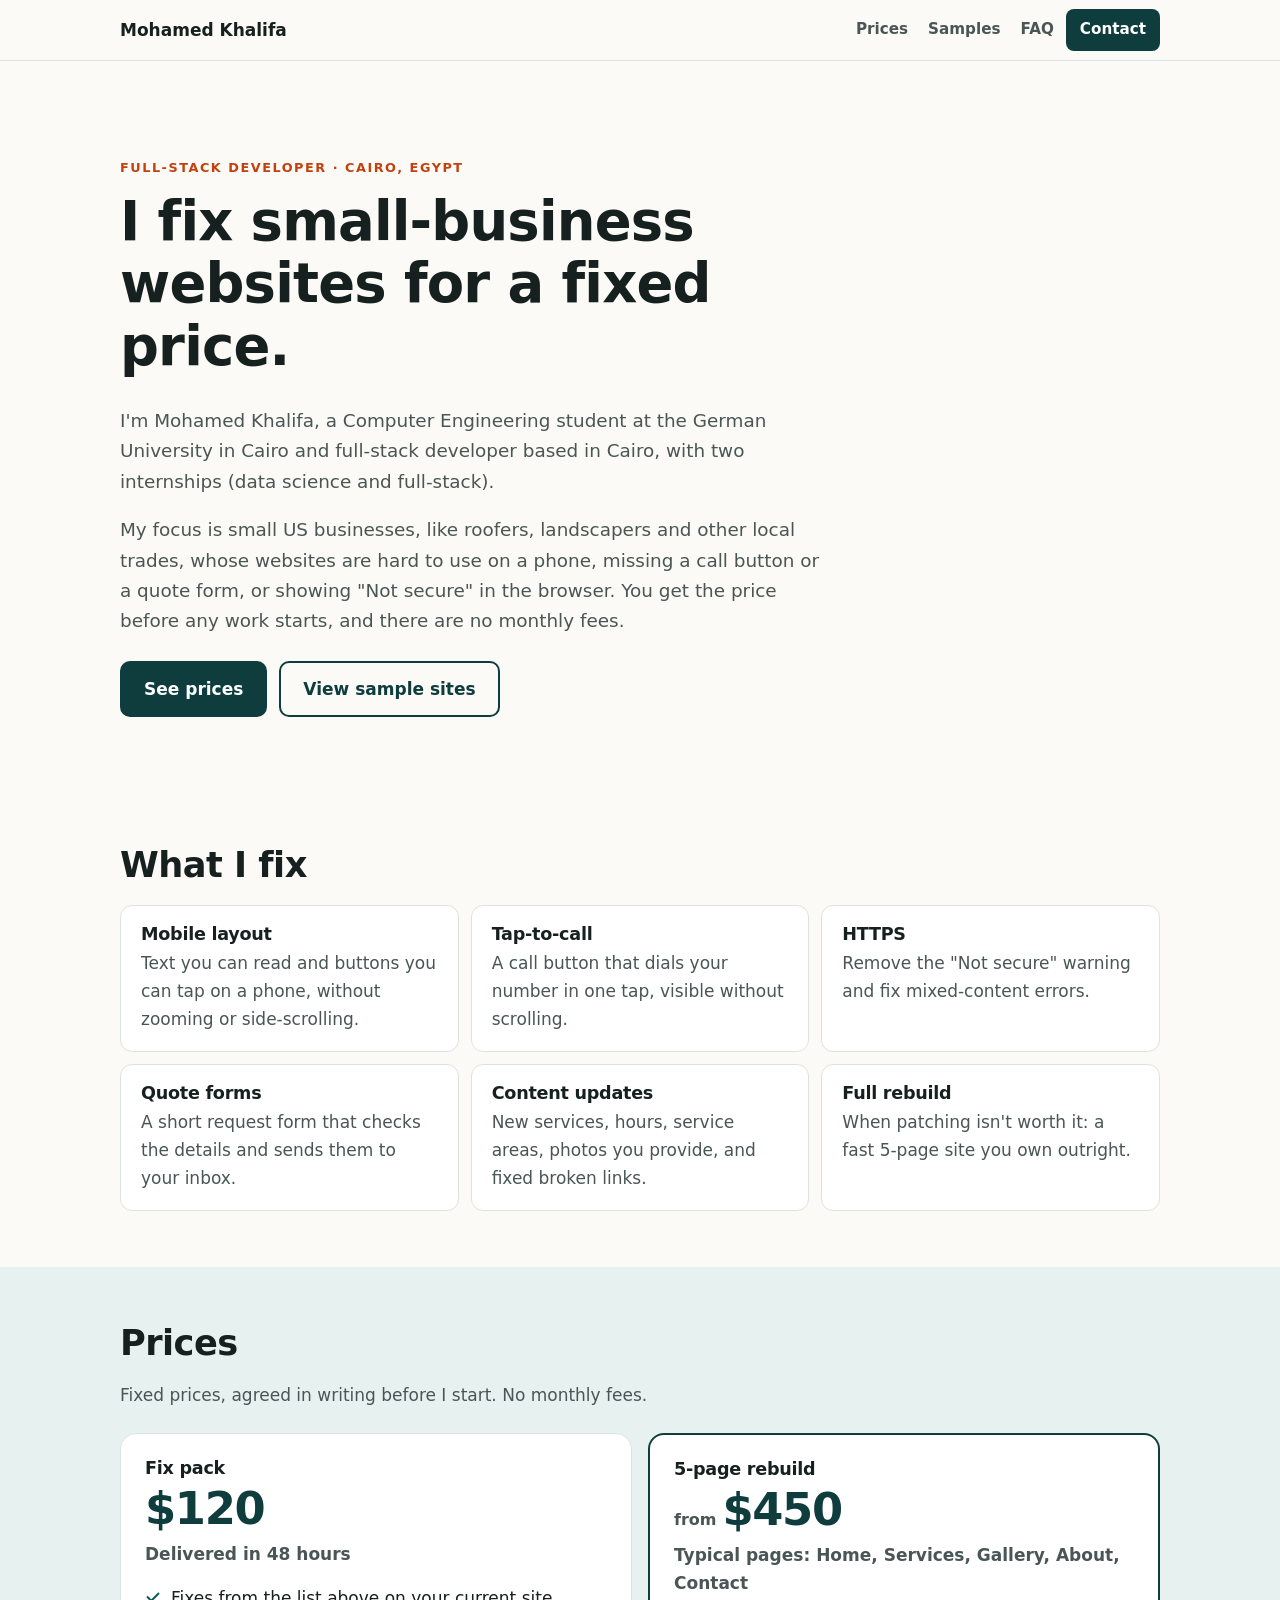
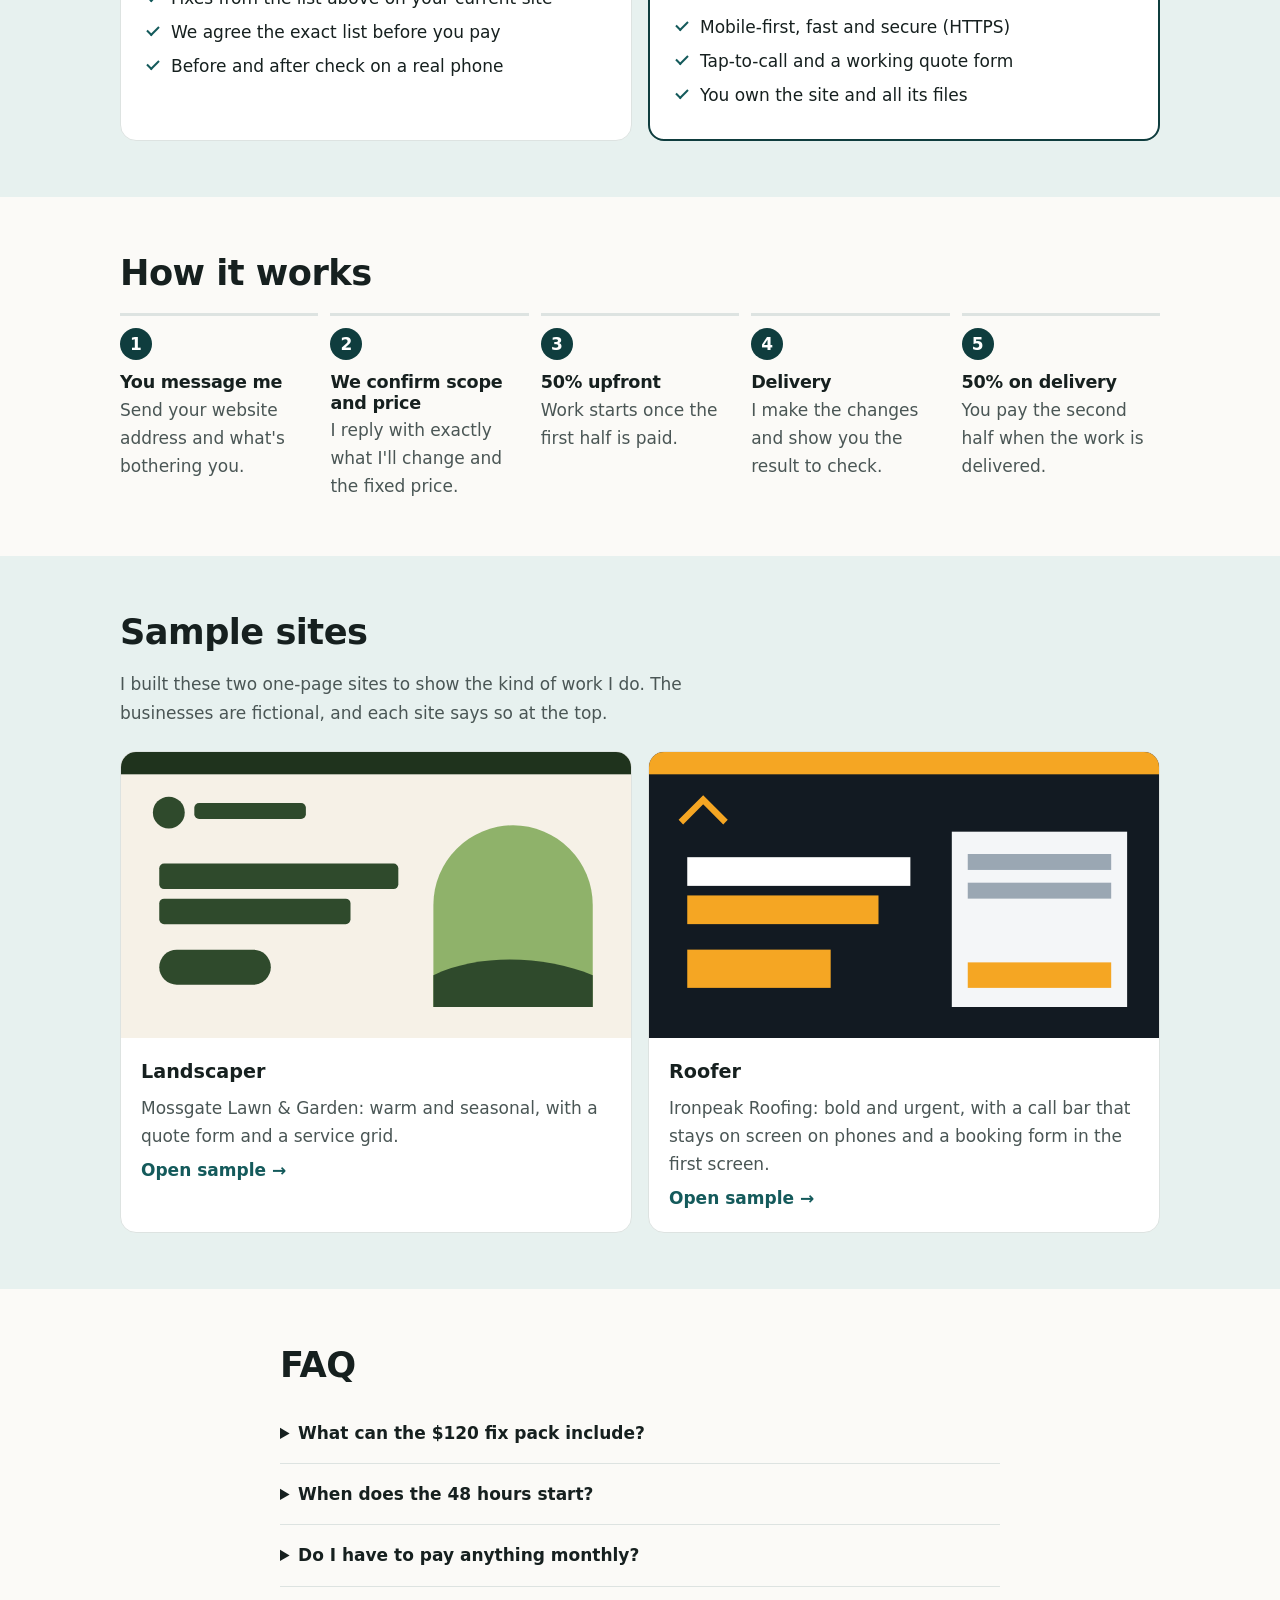
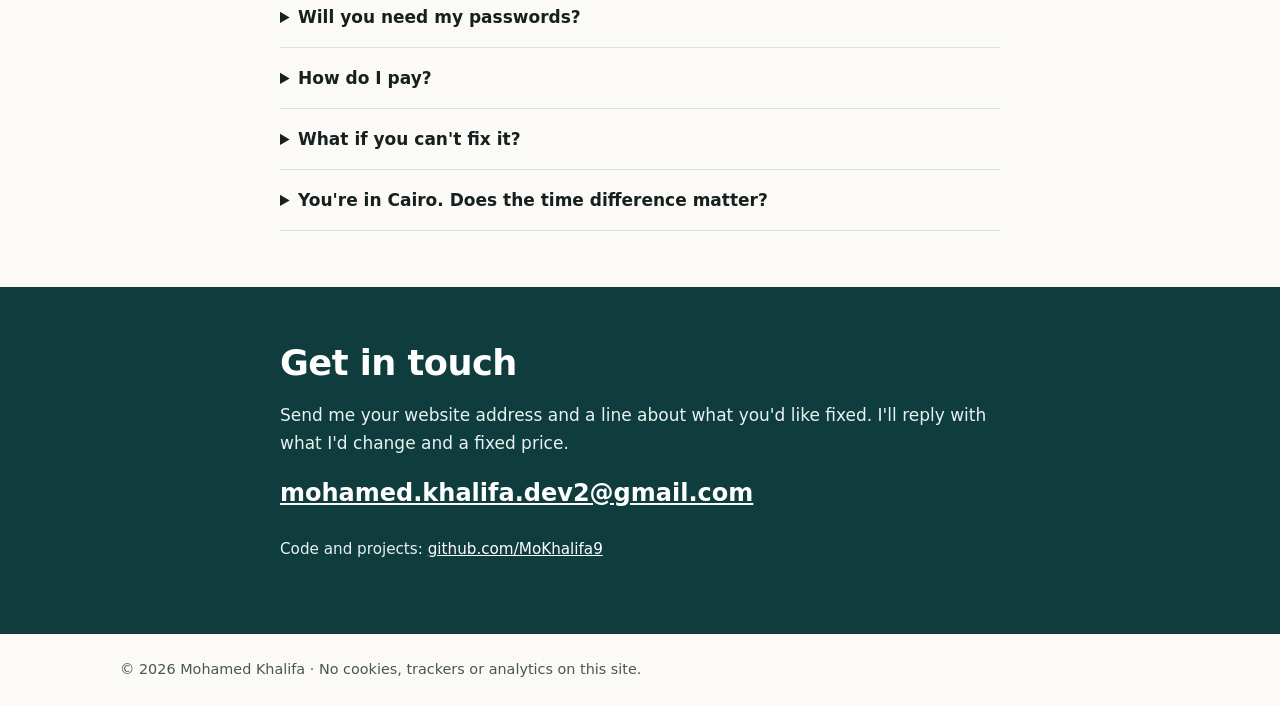
==== index.html @ aff5151b "Add portfolio site and sample sites" ====
<!doctype html>
<html lang="en">
<head>
  <meta charset="utf-8">
  <meta name="viewport" content="width=device-width, initial-scale=1">
  <title>Mohamed Khalifa | Fixed-price website fixes for small businesses</title>
  <meta name="description" content="Mohamed Khalifa, a full-stack developer in Cairo, fixes small-business websites for a fixed price: a $120 fix pack delivered in 48 hours, or a full 5-page rebuild from $450. No monthly fees.">
  <meta name="theme-color" content="#0f3d3e">
  <link rel="icon" href="data:image/svg+xml,%3Csvg xmlns='http://www.w3.org/2000/svg' viewBox='0 0 32 32'%3E%3Crect width='32' height='32' rx='8' fill='%230f3d3e'/%3E%3Ctext x='16' y='22' font-family='Arial' font-weight='700' font-size='15' text-anchor='middle' fill='%23fff'%3EMK%3C/text%3E%3C/svg%3E">
  <link rel="stylesheet" href="assets/site.css">
</head>
<body>
  <a class="skip" href="#main">Skip to content</a>

  <header class="top">
    <div class="wrap top-row">
      <a class="name" href="#main">Mohamed Khalifa</a>
      <nav aria-label="Main">
        <ul>
          <li><a href="#prices">Prices</a></li>
          <li><a href="#samples">Samples</a></li>
          <li><a href="#faq">FAQ</a></li>
          <li><a class="nav-cta" href="#contact">Contact</a></li>
        </ul>
      </nav>
    </div>
  </header>

  <main id="main">
    <section class="intro">
      <div class="wrap">
        <p class="eyebrow">Full-stack developer · Cairo, Egypt</p>
        <h1>I fix small-business websites for a fixed price.</h1>
        <p class="lede">I'm Mohamed Khalifa, a Computer Engineering student at the German University in Cairo and full-stack developer based in Cairo, with two internships (data science and full-stack).</p>
        <p class="lede">My focus is small US businesses, like roofers, landscapers and other local trades, whose websites are hard to use on a phone, missing a call button or a quote form, or showing "Not secure" in the browser. You get the price before any work starts, and there are no monthly fees.</p>
        <div class="actions">
          <a class="btn btn-solid" href="#prices">See prices</a>
          <a class="btn btn-line" href="#samples">View sample sites</a>
        </div>
      </div>
    </section>

    <section class="block" aria-labelledby="what-title">
      <div class="wrap">
        <h2 id="what-title">What I fix</h2>
        <ul class="fix-grid">
          <li><h3>Mobile layout</h3><p>Text you can read and buttons you can tap on a phone, without zooming or side-scrolling.</p></li>
          <li><h3>Tap-to-call</h3><p>A call button that dials your number in one tap, visible without scrolling.</p></li>
          <li><h3>HTTPS</h3><p>Remove the "Not secure" warning and fix mixed-content errors.</p></li>
          <li><h3>Quote forms</h3><p>A short request form that checks the details and sends them to your inbox.</p></li>
          <li><h3>Content updates</h3><p>New services, hours, service areas, photos you provide, and fixed broken links.</p></li>
          <li><h3>Full rebuild</h3><p>When patching isn't worth it: a fast 5-page site you own outright.</p></li>
        </ul>
      </div>
    </section>

    <section class="block block-tint" id="prices" aria-labelledby="prices-title">
      <div class="wrap">
        <h2 id="prices-title">Prices</h2>
        <p class="sub">Fixed prices, agreed in writing before I start. No monthly fees.</p>
        <div class="price-grid">
          <article class="price">
            <h3>Fix pack</h3>
            <p class="amount"><span>$120</span></p>
            <p class="when">Delivered in 48 hours</p>
            <ul class="ticks">
              <li>Fixes from the list above on your current site</li>
              <li>We agree the exact list before you pay</li>
              <li>Before and after check on a real phone</li>
            </ul>
          </article>
          <article class="price price-feature">
            <h3>5-page rebuild</h3>
            <p class="amount"><small>from</small> <span>$450</span></p>
            <p class="when">Typical pages: Home, Services, Gallery, About, Contact</p>
            <ul class="ticks">
              <li>Mobile-first, fast and secure (HTTPS)</li>
              <li>Tap-to-call and a working quote form</li>
              <li>You own the site and all its files</li>
            </ul>
          </article>
        </div>
      </div>
    </section>

    <section class="block" aria-labelledby="process-title">
      <div class="wrap">
        <h2 id="process-title">How it works</h2>
        <ol class="steps">
          <li><h3>You message me</h3><p>Send your website address and what's bothering you.</p></li>
          <li><h3>We confirm scope and price</h3><p>I reply with exactly what I'll change and the fixed price.</p></li>
          <li><h3>50% upfront</h3><p>Work starts once the first half is paid.</p></li>
          <li><h3>Delivery</h3><p>I make the changes and show you the result to check.</p></li>
          <li><h3>50% on delivery</h3><p>You pay the second half when the work is delivered.</p></li>
        </ol>
      </div>
    </section>

    <section class="block block-tint" id="samples" aria-labelledby="samples-title">
      <div class="wrap">
        <h2 id="samples-title">Sample sites</h2>
        <p class="sub">I built these two one-page sites to show the kind of work I do. The businesses are fictional, and each site says so at the top.</p>
        <ul class="sample-grid">
          <li>
            <a class="sample" href="samples/landscaper/">
              <span class="thumb thumb-land" aria-hidden="true">
                <svg viewBox="0 0 320 180"><rect width="320" height="180" fill="#f6f1e7"/><rect width="320" height="14" fill="#1f331d"/><circle cx="30" cy="38" r="10" fill="#2f4a2c"/><rect x="46" y="32" width="70" height="10" rx="3" fill="#2f4a2c"/><rect x="24" y="70" width="150" height="16" rx="3" fill="#2f4a2c"/><rect x="24" y="92" width="120" height="16" rx="3" fill="#2f4a2c"/><rect x="24" y="124" width="70" height="22" rx="11" fill="#2f4a2c"/><path d="M196 160V96a50 50 0 0 1 100 0v64z" fill="#8fb26a"/><path d="M196 140c30-14 70-12 100 0v20H196z" fill="#2f4a2c"/></svg>
              </span>
              <span class="sample-body">
                <strong>Landscaper</strong>
                <span>Mossgate Lawn &amp; Garden: warm and seasonal, with a quote form and a service grid.</span>
                <span class="go">Open sample →</span>
              </span>
            </a>
          </li>
          <li>
            <a class="sample" href="samples/roofer/">
              <span class="thumb thumb-roof" aria-hidden="true">
                <svg viewBox="0 0 320 180"><rect width="320" height="180" fill="#121a22"/><rect width="320" height="14" fill="#f5a623"/><path d="M20 44 34 30l14 14" fill="none" stroke="#f5a623" stroke-width="4"/><rect x="24" y="66" width="140" height="18" fill="#fff"/><rect x="24" y="90" width="120" height="18" fill="#f5a623"/><rect x="24" y="124" width="90" height="24" fill="#f5a623"/><rect x="190" y="50" width="110" height="110" fill="#f4f6f8"/><rect x="200" y="64" width="90" height="10" fill="#9aa7b3"/><rect x="200" y="82" width="90" height="10" fill="#9aa7b3"/><rect x="200" y="132" width="90" height="16" fill="#f5a623"/></svg>
              </span>
              <span class="sample-body">
                <strong>Roofer</strong>
                <span>Ironpeak Roofing: bold and urgent, with a call bar that stays on screen on phones and a booking form in the first screen.</span>
                <span class="go">Open sample →</span>
              </span>
            </a>
          </li>
        </ul>
      </div>
    </section>

    <section class="block" id="faq" aria-labelledby="faq-title">
      <div class="wrap narrow">
        <h2 id="faq-title">FAQ</h2>
        <details>
          <summary>What can the $120 fix pack include?</summary>
          <p>Fixes from the list above, such as mobile layout, tap-to-call, HTTPS, a quote form and content updates. I look at your site first and tell you which ones it needs. If the list is too long for one pack, I'll say so and quote it before you pay anything.</p>
        </details>
        <details>
          <summary>When does the 48 hours start?</summary>
          <p>When we've agreed the scope in writing, the first 50% is paid, and I have the access I need to your site.</p>
        </details>
        <details>
          <summary>Do I have to pay anything monthly?</summary>
          <p>Not to me. If your site needs hosting or a domain name, you pay those companies directly, and the accounts stay in your name.</p>
        </details>
        <details>
          <summary>Will you need my passwords?</summary>
          <p>Only the access the job needs. Where your website platform allows it, the safest way is to add me as a separate user, then remove me when we're done.</p>
        </details>
        <details>
          <summary>How do I pay?</summary>
          <p>By bank transfer in US dollars, or in USDC if you prefer. You pay 50% upfront and 50% on delivery, and I can send you an invoice for each payment.</p>
        </details>
        <details>
          <summary>What if you can't fix it?</summary>
          <p>If I can't deliver the fix we agreed on, I refund your deposit in full.</p>
        </details>
        <details>
          <summary>You're in Cairo. Does the time difference matter?</summary>
          <p>Cairo is several hours ahead of the US, so work often happens while you're asleep. We'll agree everything by email, so you have it in writing.</p>
        </details>
      </div>
    </section>

    <section class="block contact" id="contact" aria-labelledby="contact-title">
      <div class="wrap narrow">
        <h2 id="contact-title">Get in touch</h2>
        <p>Send me your website address and a line about what you'd like fixed. I'll reply with what I'd change and a fixed price.</p>
        <!-- CONTACT EMAIL: this is the only place the address appears on the site. -->
        <p class="email"><a href="mailto:mohamed.khalifa.dev2@gmail.com?subject=Website%20fix">mohamed.khalifa.dev2@gmail.com</a></p>
        <p class="small">Code and projects: <a href="https://github.com/MoKhalifa9">github.com/MoKhalifa9</a></p>
      </div>
    </section>
  </main>

  <footer class="foot">
    <div class="wrap">
      <p>&copy; <span id="year">2026</span> Mohamed Khalifa · No cookies, trackers or analytics on this site.</p>
    </div>
  </footer>

  <script>document.getElementById("year").textContent = new Date().getFullYear();</script>
</body>
</html>
---- assets/site.css ----
:root {
  --teal: #0f3d3e;
  --teal-2: #145a5b;
  --mint: #e7f1ef;
  --bg: #fbfaf7;
  --ink: #16201f;
  --muted: #4a5655;
  --line: #dde3e1;
  --accent: #c2410c;
  --sans: system-ui, -apple-system, "Segoe UI", Roboto, "Helvetica Neue", Arial, sans-serif;
}

*, *::before, *::after { box-sizing: border-box; }
html { scroll-behavior: smooth; scroll-padding-top: 72px; -webkit-text-size-adjust: 100%; }
@media (prefers-reduced-motion: reduce) { html { scroll-behavior: auto; } }
body { margin: 0; background: var(--bg); color: var(--ink); font: 1.0625rem/1.65 var(--sans); }
svg { display: block; max-width: 100%; }
a { color: var(--teal-2); }
h1, h2, h3 { line-height: 1.15; margin: 0 0 .5em; letter-spacing: -.015em; }
h1 { font-size: clamp(2.1rem, 7vw, 3.4rem); max-width: 18ch; }
h2 { font-size: clamp(1.6rem, 4.5vw, 2.2rem); }
h3 { font-size: 1.1rem; }
p { margin: 0 0 1em; }
ul, ol { margin: 0; padding: 0; list-style: none; }

.wrap { width: min(1040px, 100% - 32px); margin-inline: auto; }
.narrow { width: min(720px, 100% - 32px); }
.skip { position: absolute; left: -9999px; }
.skip:focus { left: 16px; top: 16px; z-index: 10; background: #fff; padding: 8px 12px; }
:focus-visible { outline: 3px solid var(--accent); outline-offset: 3px; }

.top { border-bottom: 1px solid var(--line); background: var(--bg); position: sticky; top: 0; z-index: 5; }
.top-row { display: flex; align-items: center; justify-content: space-between; gap: 12px; min-height: 60px; }
.name { font-weight: 700; color: var(--ink); text-decoration: none; }
.top nav ul { display: flex; gap: 4px; align-items: center; }
.top nav a { display: block; padding: 10px 8px; text-decoration: none; color: var(--muted); font-weight: 600; font-size: .95rem; }
.top nav li:not(:last-child) { display: none; }
.top nav .nav-cta { background: var(--teal); color: #fff; border-radius: 8px; padding: 8px 14px; }

.btn { display: inline-flex; align-items: center; justify-content: center; min-height: 48px; padding: 12px 22px; border-radius: 10px; font-weight: 700; text-decoration: none; border: 2px solid var(--teal); }
.btn-solid { background: var(--teal); color: #fff; }
.btn-solid:hover { background: var(--teal-2); }
.btn-line { color: var(--teal); }
.btn-line:hover { background: var(--mint); }

.eyebrow { font-size: .8rem; font-weight: 700; letter-spacing: .12em; text-transform: uppercase; color: var(--accent); }
.intro { padding: 56px 0 48px; }
.lede { font-size: 1.15rem; color: var(--muted); max-width: 60ch; }
.actions { display: flex; flex-wrap: wrap; gap: 12px; margin-top: 24px; }

.block { padding: 56px 0; }
.block-tint { background: var(--mint); }
.sub { color: var(--muted); max-width: 60ch; }

.fix-grid { display: grid; gap: 12px; margin-top: 20px; }
.fix-grid li { background: #fff; border: 1px solid var(--line); border-radius: 12px; padding: 18px 20px; }
.fix-grid h3 { margin-bottom: .25em; }
.fix-grid p { margin: 0; color: var(--muted); }

.price-grid { display: grid; gap: 16px; margin-top: 24px; }
.price { background: #fff; border: 1px solid var(--line); border-radius: 16px; padding: 24px; }
.price-feature { border: 2px solid var(--teal); }
.amount { margin: 0; font-weight: 800; color: var(--teal); line-height: 1; }
.amount span { font-size: 2.8rem; letter-spacing: -.03em; }
.amount small { font-size: 1rem; font-weight: 600; color: var(--muted); }
.when { margin: 8px 0 16px; font-weight: 600; color: var(--muted); }
.ticks li { padding-left: 26px; position: relative; margin-bottom: 6px; }
.ticks li::before { content: ""; position: absolute; left: 2px; top: .5em; width: 12px; height: 7px; border-left: 2.5px solid var(--teal-2); border-bottom: 2.5px solid var(--teal-2); transform: rotate(-45deg); }

.steps { counter-reset: s; display: grid; gap: 12px; margin-top: 20px; }
.steps li { counter-increment: s; position: relative; padding: 16px 16px 16px 64px; border-left: 3px solid var(--line); }
.steps li::before { content: counter(s); position: absolute; left: 16px; top: 14px; width: 32px; height: 32px; border-radius: 50%; background: var(--teal); color: #fff; font-weight: 700; display: grid; place-items: center; }
.steps h3 { margin-bottom: .2em; }
.steps p { margin: 0; color: var(--muted); }

.sample-grid { display: grid; gap: 16px; margin-top: 24px; }
.sample { display: flex; flex-direction: column; background: #fff; border: 1px solid var(--line); border-radius: 16px; overflow: hidden; text-decoration: none; color: var(--ink); height: 100%; }
.sample:hover { border-color: var(--teal); }
.thumb svg { width: 100%; height: auto; aspect-ratio: 16 / 9; }
.sample-body { display: grid; gap: 6px; padding: 18px 20px 20px; }
.sample-body strong { font-size: 1.2rem; }
.sample-body span { color: var(--muted); }
.sample-body .go { color: var(--teal-2); font-weight: 700; }

details { border-bottom: 1px solid var(--line); }
summary { cursor: pointer; padding: 16px 0; font-weight: 700; }
details p { color: var(--muted); }

.contact { background: var(--teal); color: #e8f2f0; }
.contact h2 { color: #fff; }
.contact a { color: #fff; }
.email { font-size: clamp(1.1rem, 4.5vw, 1.5rem); font-weight: 700; overflow-wrap: anywhere; }
.small { font-size: .95rem; }

.foot { padding: 24px 0; font-size: .9rem; color: var(--muted); }
.foot p { margin: 0; }

@media (min-width: 640px) {
  .top nav li:not(:last-child) { display: block; }
  .fix-grid { grid-template-columns: 1fr 1fr; }
  .price-grid, .sample-grid { grid-template-columns: 1fr 1fr; }
}
@media (min-width: 900px) {
  .intro { padding: 96px 0 72px; }
  .fix-grid { grid-template-columns: repeat(3, 1fr); }
  .steps { grid-template-columns: repeat(5, 1fr); }
  .steps li { padding: 56px 12px 0 0; border-left: 0; border-top: 3px solid var(--line); }
  .steps li::before { left: 0; top: 12px; }
}
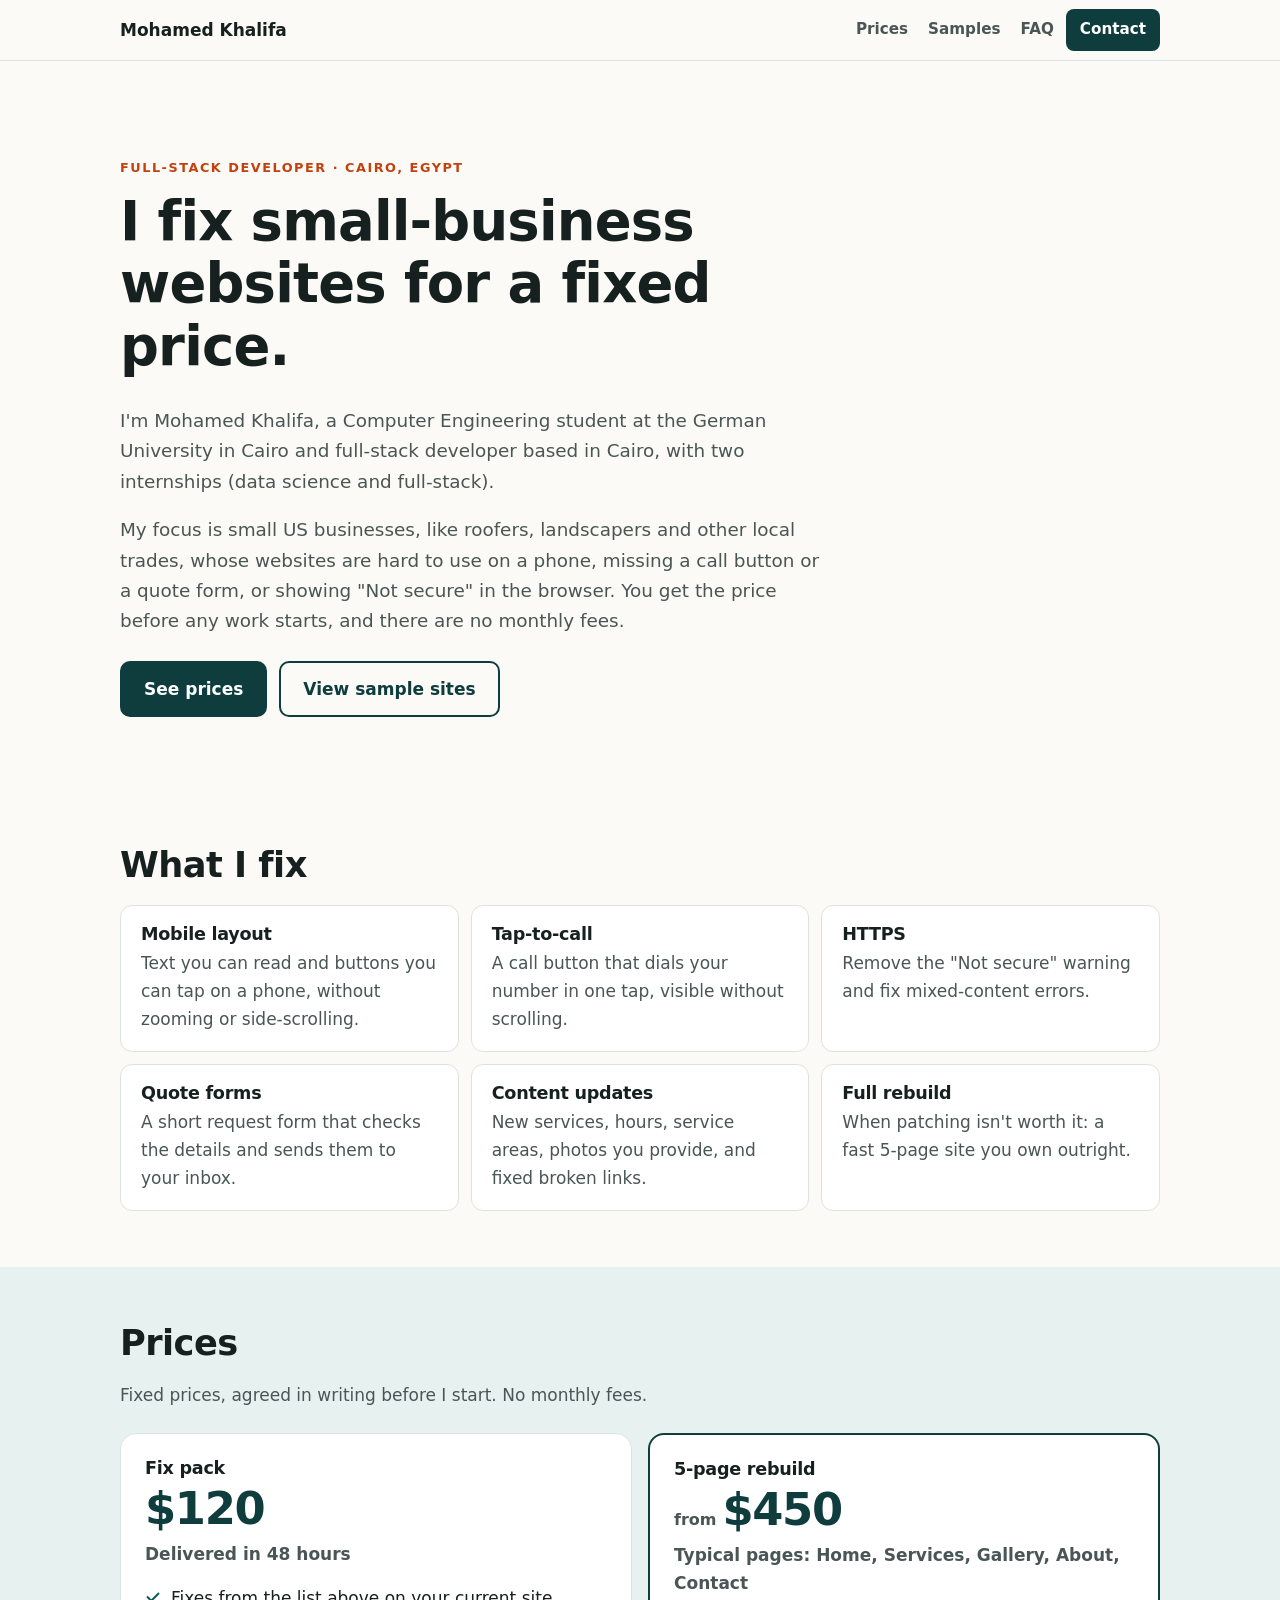
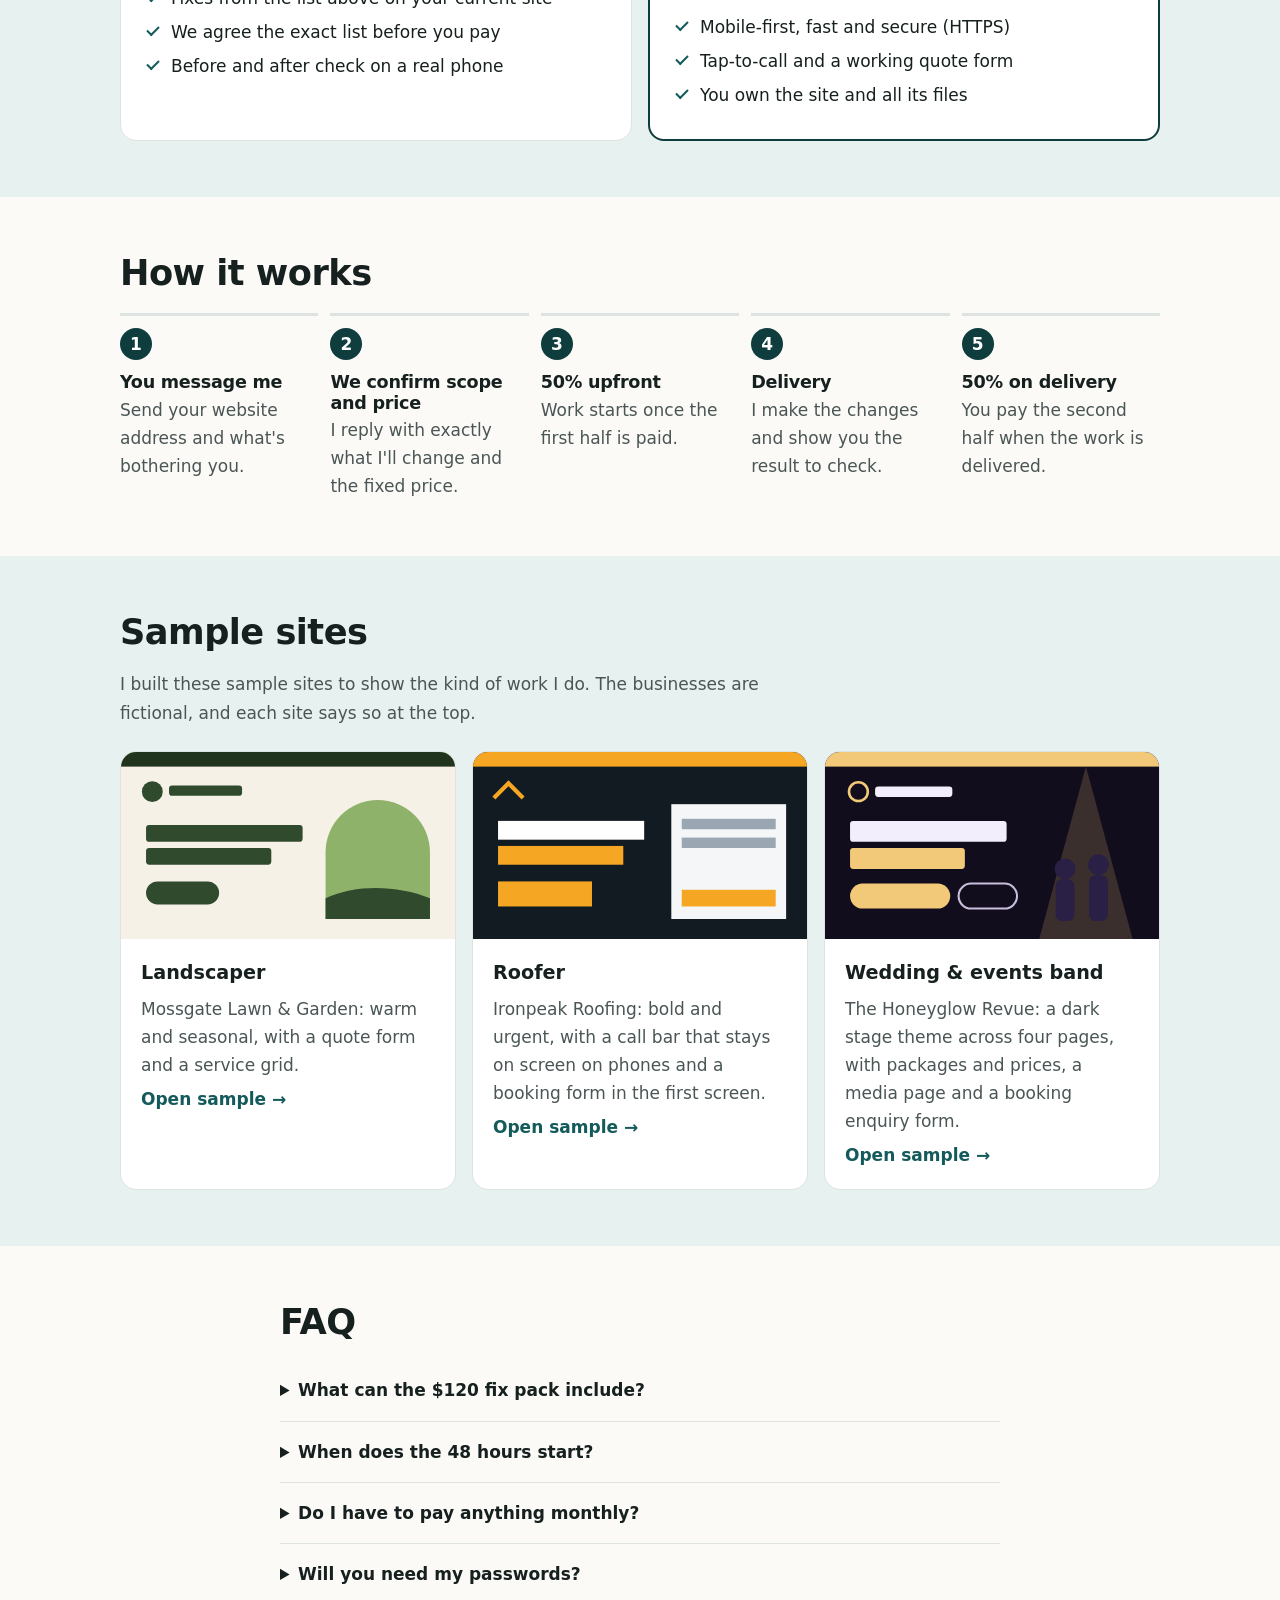
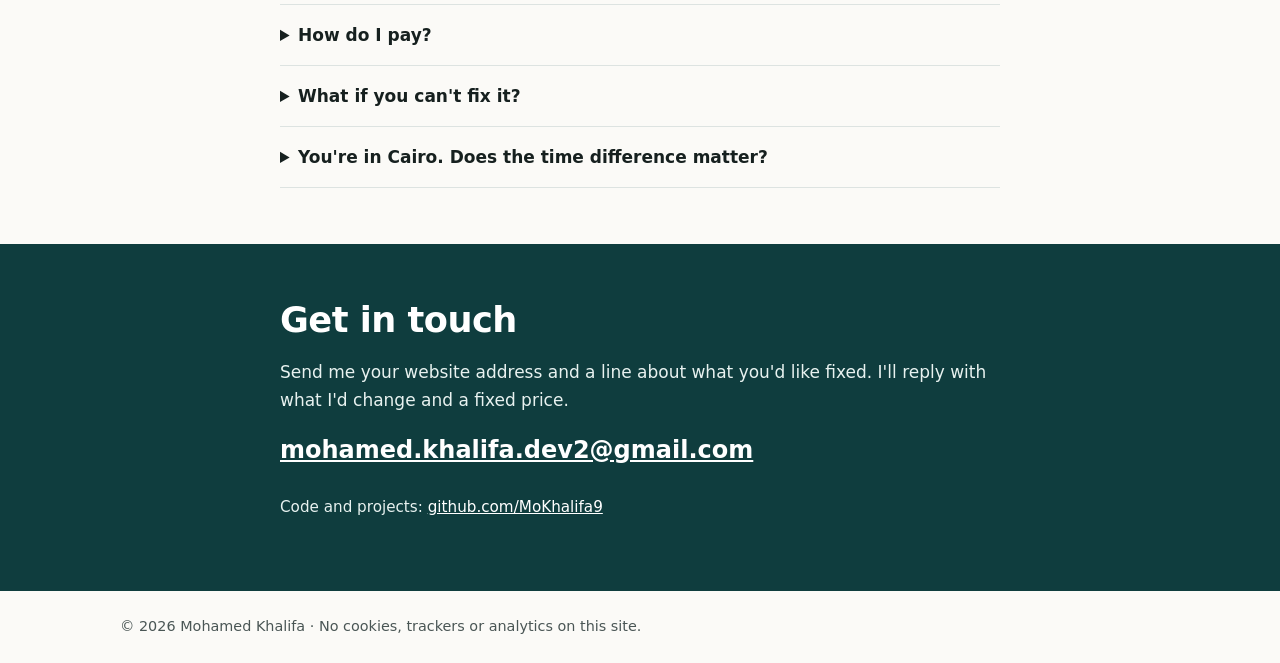
==== commit 0fa7e817: "Add band booking sample site" ====
--- a/index.html
+++ b/index.html
@@ -99,7 +99,7 @@
     <section class="block block-tint" id="samples" aria-labelledby="samples-title">
       <div class="wrap">
         <h2 id="samples-title">Sample sites</h2>
-        <p class="sub">I built these two one-page sites to show the kind of work I do. The businesses are fictional, and each site says so at the top.</p>
+        <p class="sub">I built these sample sites to show the kind of work I do. The businesses are fictional, and each site says so at the top.</p>
         <ul class="sample-grid">
           <li>
             <a class="sample" href="samples/landscaper/">
@@ -121,6 +121,18 @@
               <span class="sample-body">
                 <strong>Roofer</strong>
                 <span>Ironpeak Roofing: bold and urgent, with a call bar that stays on screen on phones and a booking form in the first screen.</span>
+                <span class="go">Open sample →</span>
+              </span>
+            </a>
+          </li>
+          <li>
+            <a class="sample" href="samples/band-booking/">
+              <span class="thumb thumb-band" aria-hidden="true">
+                <svg viewBox="0 0 320 180"><rect width="320" height="180" fill="#120d1c"/><rect width="320" height="14" fill="#f2c879"/><path d="M250 14 205 180h90z" fill="#f2c879" opacity=".18"/><circle cx="32" cy="38" r="9" fill="none" stroke="#f2c879" stroke-width="2.5"/><rect x="48" y="33" width="74" height="10" rx="3" fill="#f3eefb"/><rect x="24" y="66" width="150" height="20" rx="3" fill="#f3eefb"/><rect x="24" y="92" width="110" height="20" rx="3" fill="#f2c879"/><rect x="24" y="126" width="96" height="24" rx="12" fill="#f2c879"/><rect x="128" y="126" width="56" height="24" rx="12" fill="none" stroke="#c9bfdc" stroke-width="2"/><g fill="#2a1f44"><circle cx="230" cy="112" r="10"/><rect x="221" y="122" width="18" height="40" rx="6"/><circle cx="262" cy="108" r="10"/><rect x="253" y="118" width="18" height="44" rx="6"/></g></svg>
+              </span>
+              <span class="sample-body">
+                <strong>Wedding &amp; events band</strong>
+                <span>The Honeyglow Revue: a dark stage theme across four pages, with packages and prices, a media page and a booking enquiry form.</span>
                 <span class="go">Open sample →</span>
               </span>
             </a>
--- a/assets/site.css
+++ b/assets/site.css
@@ -103,6 +103,7 @@
 @media (min-width: 900px) {
   .intro { padding: 96px 0 72px; }
   .fix-grid { grid-template-columns: repeat(3, 1fr); }
+  .sample-grid { grid-template-columns: repeat(3, 1fr); }
   .steps { grid-template-columns: repeat(5, 1fr); }
   .steps li { padding: 56px 12px 0 0; border-left: 0; border-top: 3px solid var(--line); }
   .steps li::before { left: 0; top: 12px; }
